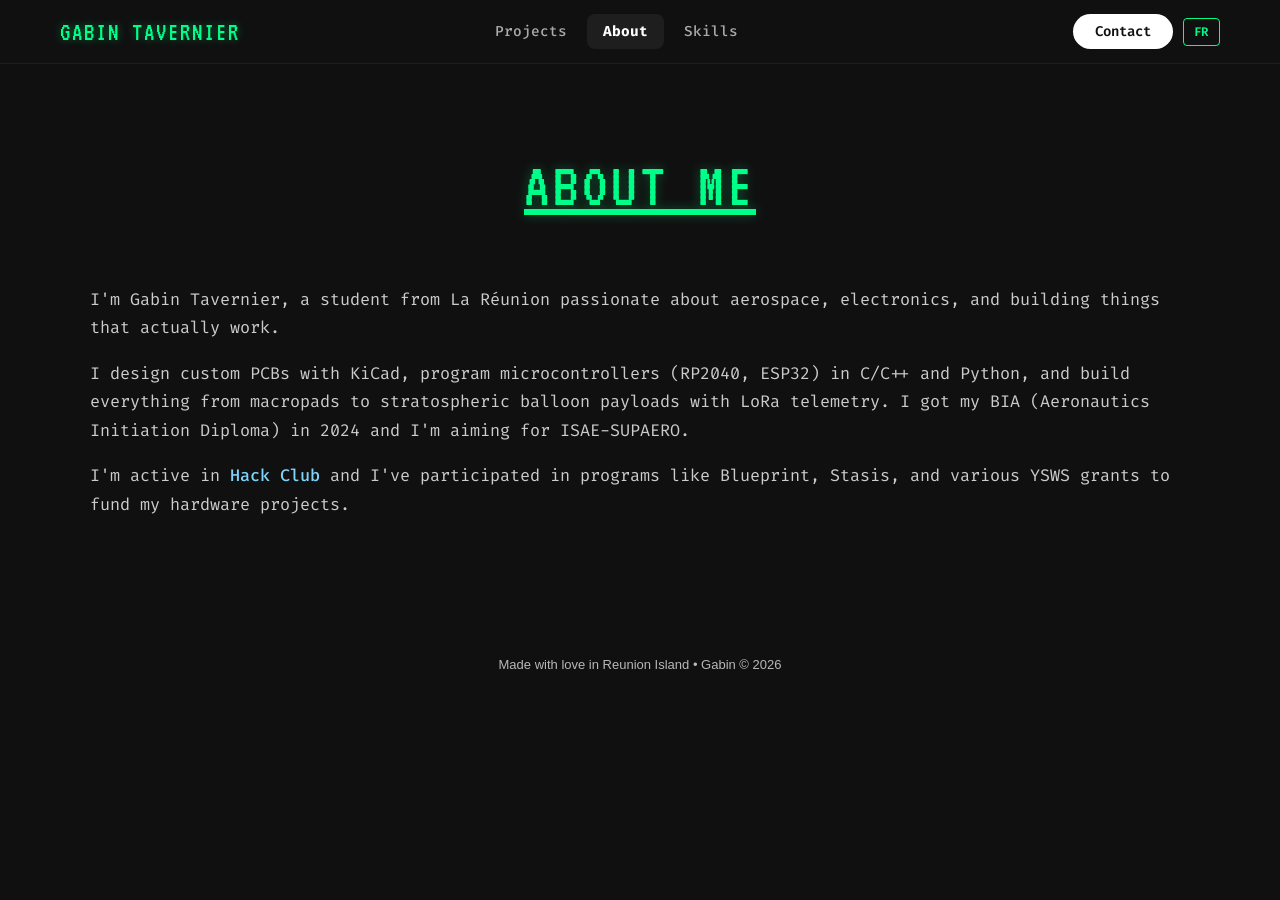
==== about.html @ 5d4447d2 "Merge pull request #1 from Gabouin/copilot/improve-website-professionalism" ====
<!DOCTYPE html>
<html lang="en">
    <head>
        <link rel="icon" type="image/x-icon" href="images/favicon.ico">
        <link rel="stylesheet" href="main.css">
        <meta charset="UTF-8">
        <meta name="viewport" content="width=device-width, initial-scale=1.0">
        <meta name="description" content="About Gabin Tavernier — student maker from La Réunion focused on aerospace and electronics.">
        <title>About - GABIN TAVERNIER</title>
    </head>
    <body>

        <div id="header">
            <!-- Desktop nav -->
            <span id="nav-logo">GABIN TAVERNIER</span>
            <nav id="nav-desktop">
                <a href="index.html" class="nav-link" data-i18n="nav-projects">Projects</a>
                <a href="about.html" class="nav-link active" data-i18n="nav-about">About</a>
                <a href="skills.html" class="nav-link" data-i18n="nav-skills">Skills</a>
            </nav>
            <div id="contact-btn-wrap">
                <a href="contact.html"><button id="contact-btn" data-i18n="nav-contact">Contact</button></a>
                <button class="lang-btn">FR</button>
            </div>
            <!-- Mobile only -->
            <button id="hamburger" aria-label="Menu">
                <span></span>
                <span></span>
                <span></span>
            </button>
            <h1 id="name"> <div>GABIN TAVERNIER</div> </h1>
            <h3 id="description" data-i18n="mobile-subtitle"> Student &bull; Maker &bull; Aerospace Enthusiast </h3>
            <nav id="nav-dropdown">
                <a href="index.html" class="nav-link" data-i18n="nav-projects">Projects</a>
                <a href="about.html" class="nav-link active" data-i18n="nav-about">About</a>
                <a href="skills.html" class="nav-link" data-i18n="nav-skills">Skills</a>
                <a href="contact.html" class="nav-link" data-i18n="nav-contact">Contact</a>
                <button class="lang-btn lang-btn-mobile">FR</button>
            </nav>
        </div>

        <div class="page-content">
            <h2 id="projects" data-i18n="about-title">ABOUT ME</h2>
            <div class="about-section">
                <p data-i18n="about-p1">I'm Gabin Tavernier, a student from La Réunion passionate about aerospace, electronics, and building things that actually work.</p>
                <p data-i18n="about-p2">I design custom PCBs with KiCad, program microcontrollers (RP2040, ESP32) in C/C++ and Python, and build everything from macropads to stratospheric balloon payloads with LoRa telemetry. I got my BIA (Aeronautics Initiation Diploma) in 2024 and I'm aiming for ISAE-SUPAERO.</p>
                <p data-i18n="about-p3">I'm active in Hack Club — I've participated in programs like Blueprint, Stasis, and various YSWS grants to fund my hardware projects. Making things from scratch, understanding how they work at every level, and pushing them further is what drives me.</p>
            </div>
        </div>

        <footer class="site-footer">
            <p>Made with love in Reunion Island • Gabin © 2026</p>
        </footer>
        <script src="script.js" defer></script>
    </body>
</html>
---- main.css ----
@import url('https://fonts.googleapis.com/css2?family=VT323&family=Fira+Code:wght@300..700&family=Share+Tech+Mono&display=swap');

/* ── Blinking cursor effect ── */
@keyframes blink {
    0%, 100% { opacity: 1; }
    50%       { opacity: 0; }
}

#hero-text .greeting::after {
    content: '_';
    display: inline-block;
    color: #00ff88;
    animation: blink 1.1s step-end infinite;
    margin-left: 2px;
}

html {
    margin: 0;
    padding: 0;
}

#binary-canvas {
    position: fixed;
    inset: 0;
    width: 100%;
    height: 100%;
    pointer-events: none;
    z-index: -1;
}

/* ── WIP Full-page Splash ── */
#wip-splash {
    position: fixed;
    inset: 0;
    z-index: 9999;
    background: #000000;
    display: flex;
    align-items: center;
    justify-content: center;
    overflow: hidden;
}

#wip-canvas {
    position: absolute;
    inset: 0;
    width: 100%;
    height: 100%;
    opacity: 0.35;
    pointer-events: none;
}

#wip-splash-inner {
    width: 100%;
    height: 100%;
    display: flex;
    align-items: center;
    justify-content: center;
    position: relative;
    z-index: 1;
}

.wip-splash-card {
    background: rgba(0, 10, 5, 0.88);
    border: 1px solid #00ff88;
    border-radius: 4px;
    padding: 48px 52px;
    max-width: 520px;
    width: 88vw;
    text-align: center;
    box-shadow: 0 0 40px rgba(0, 255, 136, 0.15), inset 0 0 60px rgba(0, 255, 136, 0.04);
    display: flex;
    flex-direction: column;
    align-items: center;
    gap: 16px;
    margin: auto;
}

.wip-splash-icons {
    font-size: 3.2rem;
    line-height: 1;
}

.wip-splash-title {
    font-family: 'VT323', monospace;
    font-size: 3.2rem;
    font-weight: 400;
    color: #00ff88;
    text-transform: uppercase;
    letter-spacing: 6px;
    margin: 0;
    text-shadow: 0 0 16px rgba(0, 255, 136, 0.6);
}

.wip-splash-sub {
    font-family: 'Fira Code', monospace;
    font-size: 0.88rem;
    color: #cbd5e1;
    line-height: 1.7;
    margin: 0;
}

#wip-enter-btn {
    margin-top: 12px;
    padding: 12px 32px;
    background: transparent;
    color: #00ff88;
    border: 1px solid #00ff88;
    border-radius: 2px;
    font-family: 'Fira Code', monospace;
    font-size: 0.88rem;
    font-weight: 700;
    cursor: pointer;
    letter-spacing: 2px;
    text-transform: uppercase;
    transition: background 0.15s, color 0.15s, box-shadow 0.15s;
    box-shadow: 0 0 8px rgba(0, 255, 136, 0.2);
}


#wip-enter-btn:hover {
    background: rgba(0, 255, 136, 0.1);
    box-shadow: 0 0 16px rgba(0, 255, 136, 0.4);
}

#wip-roadmap-btn {
    background: transparent;
    color: #444444;
    border: none;
    font-family: 'Fira Code', monospace;
    font-size: 0.78rem;
    cursor: pointer;
    letter-spacing: 0.05em;
    padding: 0;
    transition: color 0.15s;
}

#wip-roadmap-btn:hover {
    color: #00ff88;
}

#wip-roadmap {
    display: block;
    width: 100%;
    border-top: 1px solid #1a2e1e;
    padding-top: 14px;
}

.wip-roadmap-list {
    list-style: none;
    padding: 0;
    margin: 0;
    text-align: left;
    display: flex;
    flex-direction: column;
    gap: 8px;
}

.wip-roadmap-label {
    font-family: 'Fira Code', monospace;
    font-size: 0.72rem;
    color: #00ff88;
    letter-spacing: 0.12em;
    margin: 0 0 6px;
    text-align: left;
    width: 100%;
    opacity: 0.7;
}

.wip-roadmap-list li {
    font-family: 'Fira Code', monospace;
    font-size: 0.8rem;
    color: #888888;
    display: flex;
    align-items: center;
    gap: 10px;
}

.wip-roadmap-dot {
    width: 6px;
    height: 6px;
    border-radius: 50%;
    background: #00ff88;
    opacity: 0.5;
    flex-shrink: 0;
}

/* Legend button */
#legend-btn {
    position: fixed;
    bottom: 20px;
    right: 20px;
    width: 36px;
    height: 36px;
    border-radius: 50%;
    background: #2a2a2a;
    color: #fff;
    font-size: 1rem;
    font-weight: 700;
    border: none;
    cursor: pointer;
    box-shadow: 0 4px 12px rgba(0, 0, 0, 0.4);
    z-index: 100;
    transition: background 0.2s;
}

#legend-btn:hover {
    background: #333333;
}

#legend-popup {
    display: none;
    position: fixed;
    bottom: 66px;
    right: 20px;
    background: #1a1a1a;
    border-radius: 12px;
    box-shadow: 0 8px 24px rgba(0,0,0,0.6);
    padding: 14px 18px;
    z-index: 100;
    text-align: left;
    min-width: 230px;
    border: 1px solid #2a2a2a;
}

#legend-popup.open {
    display: block;
}

#legend-popup p {
    margin: 6px 0;
    display: flex;
    align-items: center;
    gap: 10px;
    color: #cccccc;
    font-size: 0.88rem;
    font-weight: 500;
}

#legend-popup .done-badge,
#legend-popup .prod-badge,
#legend-popup .wip-badge,
#modal-body .done-badge,
#modal-body .prod-badge,
#modal-body .wip-badge {
    position: static;
    box-shadow: none;
    flex-shrink: 0;
}

body {
    text-align: center;
    background: #101010;
    color: #ffffff;
    min-height: 100vh;
    margin: 0;
    padding-top: 80px;
    box-sizing: border-box;
    font-family: 'Fira Code', 'Courier New', monospace;
}

h1 {
    color: #ffffff;
    margin: 0;
    padding: 0;
    font-family: 'VT323', monospace;
    font-weight: 700;
    letter-spacing: -0.5px;
    font-size: 1.7rem;
}

#links {
    color: #aaaaaa;
    font-size: 0.95rem;
    text-align: center;
    margin: 0 15px;
    font-weight: 500;
}

#coming {
    color: #666666;
}

ul {
    list-style-position: outside;
    margin: 0 auto;
    width: fit-content;
}

#links a {
    margin: 0 16px;
    text-decoration: none;
    color: #aaaaaa;
    transition: color 0.2s;
    font-weight: 500;
}

#links a:hover {
    color: #ffffff;
}

#name {
    line-height: 1;
    margin: 0;
    padding: 8px 0 0 0;
    color: #00ff88;
    font-family: 'VT323', monospace;
    font-weight: 700;
    font-size: 1.5rem;
    letter-spacing: -1px;
    display: none;
    text-shadow: 0 0 8px rgba(0, 255, 136, 0.4);
}

#description {
    margin-top: 0.2em;
    margin-bottom: 0.3em;
    color: #888888;
    font-weight: 500;
    font-size: 0.95rem;
    display: none;
}

#projects {
    line-height: 1.5;
    margin-top: 0.4em;
    margin-bottom: 0.8em;
    color: #00ff88;
    font-weight: 400;
    font-size: 4rem;
    font-family: 'VT323', monospace;
    letter-spacing: 3px;
    text-decoration: underline;
    text-shadow: 0 0 12px rgba(0, 255, 136, 0.3);
    text-align: center;
    width: 100%;
    position: relative;
    z-index: 2;
}

#bottom {
    position: fixed;
    bottom: 0;
    left: 0;
    right: 0;
    background: #101010;
    z-index: 10;
    padding: 10px 0;
    box-shadow: 0 -2px 10px rgba(0, 0, 0, 0.4);
    border-top: 1px solid #1e1e1e;
}

#header {
    position: fixed;
    top: 0;
    left: 0;
    right: 0;
    width: 100%;
    z-index: 10;
    background: #101010;
    border-bottom: 1px solid #1e1e1e;
    display: flex;
    align-items: center;
    justify-content: space-between;
    padding: 14px 60px;
    box-sizing: border-box;
}

/* Hamburger button — mobile only */
#hamburger {
    display: none;
    position: absolute;
    top: 50%;
    left: 18px;
    transform: translateY(-50%);
    background: none;
    border: none;
    cursor: pointer;
    flex-direction: column;
    gap: 5px;
    padding: 6px;
    z-index: 20;
    border-radius: 6px;
    transition: background 0.2s;
}

#hamburger:hover {
    background: rgba(255, 255, 255, 0.08);
}

#hamburger span {
    display: block;
    width: 22px;
    height: 2.5px;
    background: #ffffff;
    border-radius: 2px;
    transition: transform 0.25s, opacity 0.2s;
}

/* Hamburger animation when open */
#hamburger.open span:nth-child(1) {
    transform: translateY(7.5px) rotate(45deg);
}

#hamburger.open span:nth-child(2) {
    opacity: 0;
}

#hamburger.open span:nth-child(3) {
    transform: translateY(-7.5px) rotate(-45deg);
}

/* Dropdown menu */
#nav-dropdown {
    display: none;
    flex-direction: column;
    position: absolute;
    top: 100%;
    left: 12px;
    background: #1a1a1a;
    border-radius: 10px;
    box-shadow: 0 8px 24px rgba(0, 0, 0, 0.6);
    padding: 8px 0;
    min-width: 180px;
    z-index: 30;
    border: 1px solid #2a2a2a;
}

#nav-dropdown.open {
    display: flex;
}

.nav-link {
    text-decoration: none;
    color: #aaaaaa;
    font-weight: 500;
    font-size: 0.9rem;
    padding: 10px 20px;
    transition: background 0.2s, color 0.2s;
    font-family: 'Fira Code', monospace;
}

.nav-link:hover {
    background: rgba(255, 255, 255, 0.06);
    color: #ffffff;
}

.nav-link.active {
    background: rgba(255, 255, 255, 0.06);
    color: #ffffff;
    font-weight: 700;
}

/* Page content (about, contact) */
.page-content {
    max-width: 1100px;
    margin: 0 auto;
    padding: 2rem 2.5rem;
}

.about-section {
    text-align: left;
    color: #cccccc;
    font-size: 1.05rem;
    line-height: 1.7;
}

.about-section a {
    color: #7dd3fc;
    text-decoration: none;
    font-weight: 500;
}

.about-section a:hover {
    text-decoration: underline;
}

.contact-list {
    list-style: none;
    padding: 0;
    text-align: left;
}

.contact-list li {
    margin-bottom: 0.8em;
    font-size: 1.05rem;
    color: #cccccc;
}

.projects-grid {
    display: grid;
    grid-template-columns: repeat(auto-fill, minmax(280px, 1fr));
    gap: 2rem;
    margin: 20px auto;
    max-width: 1100px;
    padding: 0 2rem;
    align-items: stretch;
    position: relative;
    z-index: 2;
}

/* ── Project filters ── */
#project-filters {
    display: flex;
    flex-wrap: wrap;
    gap: 14px 24px;
    margin: 0 auto 1.6rem;
    max-width: 1100px;
    padding: 0 2rem;
    align-items: center;
    position: relative;
    z-index: 2;
}

.filter-group {
    display: flex;
    align-items: center;
    gap: 6px;
    flex-wrap: wrap;
}

.filter-label {
    font-size: 0.58rem;
    text-transform: uppercase;
    letter-spacing: 0.15em;
    color: #555;
    font-family: 'Fira Code', monospace;
    margin-right: 2px;
    flex-shrink: 0;
}

.filter-btn {
    font-family: 'Fira Code', monospace;
    font-size: 0.62rem;
    padding: 3px 10px;
    border-radius: 3px;
    border: 1px solid #2a2a2a;
    background: #111;
    color: #666;
    cursor: pointer;
    transition: background 0.15s, color 0.15s, border-color 0.15s;
    letter-spacing: 0.3px;
}

.filter-btn:hover {
    background: #1a1a1a;
    color: #aaa;
    border-color: #444;
}

.filter-btn.active {
    background: #0d1f0f;
    color: #00ff88;
    border-color: #00ff88;
}

.project.hidden-by-filter {
    display: none;
}

@media (max-width: 600px) {
    .projects-grid {
        padding: 0 1rem;
    }
    
    #name {
        font-size: 2rem;
    }
    
    #projects {
        font-size: 1.5rem;
    }
}

.project {
    display: flex;
    flex-direction: column;
    align-items: center;
    text-align: center;
    width: 100%;
    background: #1a1a1a;
    padding: 1.2rem;
    padding-top: 2.8rem;
    border-radius: 14px;
    transition: all 0.2s ease;
    cursor: pointer;
    border: 1px solid #252525;
    box-sizing: border-box;
    position: relative;
}

.project:hover {
    transform: translateY(-4px);
    background: #212121;
    border-color: #333333;
}

.wip-badge {
    position: absolute;
    top: 12px;
    left: 12px;
    background: #2e2416;
    color: #f5c9a0;
    border: 1px solid #a87040;
    font-size: 0.7rem;
    font-weight: 600;
    padding: 3px 10px;
    border-radius: 4px;
    letter-spacing: 0.08em;
    font-family: 'Fira Code', monospace;
    pointer-events: none;
}

.done-badge {
    position: absolute;
    top: 12px;
    left: 12px;
    background: #162416;
    color: #a8f0c0;
    border: 1px solid #407a50;
    font-size: 0.7rem;
    font-weight: 600;
    padding: 3px 10px;
    border-radius: 4px;
    letter-spacing: 0.08em;
    font-family: 'Fira Code', monospace;
    pointer-events: none;
}

.prod-badge {
    position: absolute;
    top: 12px;
    left: 12px;
    background: #141e2e;
    color: #a0c8f5;
    border: 1px solid #3a6090;
    font-size: 0.7rem;
    font-weight: 600;
    padding: 3px 10px;
    border-radius: 4px;
    letter-spacing: 0.08em;
    font-family: 'Fira Code', monospace;
    pointer-events: none;
}

.project img {
    display: block;
    margin-left: auto;
    margin-right: auto;
    margin-top: 0;
    margin-bottom: 0.8rem;
    width: 100%;
    height: 180px;
    object-fit: contain;
    object-position: center center;
    transition: transform 0.2s ease;
}

.rc-plane-card img {
    width: 85%;
    height: 160px;
}

.project p {
    font-size: 0.88rem;
    font-weight: 400;
    color: #ffffff;
    margin: 6px 0 0;
    line-height: 1.4;
    font-family: 'Fira Code', monospace;
}

.project:hover img {
    transform: scale(1.05);
}

.project h3 {
    font-size: 1.1rem;
    font-weight: 600;
    color: #ffffff;
    margin: 0;
    font-family: 'Fira Code', monospace;
}

.project p {
    font-size: 0.95rem;
    font-weight: 400;
    color: #ffffff;
    margin: 6px 0 0;
    line-height: 1.4;
    font-family: 'Fira Code', monospace;
}

.proj-subtitle {
    display: block;
    font-size: 0.6rem;
    color: #555;
    font-family: 'Fira Code', monospace;
    margin-top: 4px;
    letter-spacing: 0.3px;
    line-height: 1.5;
}

/* Style de la modale */
.modal-bg {
    position: fixed;
    top: 0;
    left: 0;
    right: 0;
    bottom: 0;
    background: rgba(0, 0, 0, 0.5);
    z-index: 1000;
    display: flex;
    align-items: center;
    justify-content: center;
    transition: opacity 0.2s;
}

.modal {
    background: #1a1a1a;
    border-radius: 18px;
    box-shadow: 0 8px 48px rgba(0, 0, 0, 0.8);
    padding: 32px 28px;
    max-width: 480px;
    width: 92vw;
    max-height: 82vh;
    overflow: auto;
    position: relative;
    min-width: 280px;
    border: 1px solid #2a2a2a;
    text-align: center;
}

#modal-body h2 {
    font-family: 'VT323', monospace;
    font-size: 2rem;
    font-weight: 400;
    color: #00ff88;
    margin: 8px 0 12px;
    line-height: 1.3;
    letter-spacing: 2px;
}

#modal-body p {
    font-family: 'Fira Code', monospace;
    font-size: 0.92rem;
    color: #aaaaaa;
    line-height: 1.75;
    margin: 0 0 4px;
}

.modal-close {
    position: absolute;
    top: 12px;
    right: 18px;
    font-size: 2rem;
    color: #b32121;
    background: none;
    border: none;
    cursor: pointer;
    z-index: 10;
    transition: color 0.15s;
}

.modal-close:hover {
    color: #772626;
}

/* ── Skills page ── */
.skills-grid {
    display: grid;
    grid-template-columns: repeat(auto-fill, minmax(280px, 1fr));
    gap: 24px;
    margin-top: 2.5rem;
    max-width: 1100px;
    margin-left: auto;
    margin-right: auto;
}

.skills-row {
    display: contents;
}

.skill-card {
    --accent: #666;
    background: #131313;
    border: 1px solid #222;
    border-top: 3px solid var(--accent);
    border-radius: 12px;
    padding: 1.8rem 2rem 1.6rem;
    text-align: left;
    position: relative;
    transition: transform 0.2s ease, border-color 0.2s ease, box-shadow 0.2s ease;
}

.skill-card:hover {
    transform: translateY(-4px);
    border-color: var(--accent);
    box-shadow: 0 8px 32px rgba(0, 0, 0, 0.5), 0 0 20px color-mix(in srgb, var(--accent) 15%, transparent);
}

.skill-card-icon {
    font-size: 1.6rem;
    margin-bottom: 8px;
    line-height: 1;
}

.skill-card-title {
    font-family: 'VT323', monospace;
    font-size: 1.6rem;
    letter-spacing: 2px;
    color: var(--accent);
    margin-bottom: 6px;
}

.skill-card-subtitle {
    font-family: 'Fira Code', monospace;
    font-size: 0.62rem;
    color: #555;
    letter-spacing: 0.06em;
    margin-bottom: 18px;
}

.skill-section {
    display: flex;
    align-items: flex-start;
    gap: 14px;
    margin-top: 18px;
}

.skill-section-label {
    font-size: 0.56rem;
    text-transform: uppercase;
    letter-spacing: 0.15em;
    color: #555;
    min-width: 72px;
    padding-top: 4px;
    font-family: 'Fira Code', monospace;
    flex-shrink: 0;
}

.skill-card .tags-list {
    justify-content: flex-start;
    margin-top: 0;
    gap: 7px;
    row-gap: 8px;
}

/* Per-card accent colors */
.skill-card--prog   { --accent: #818cf8; }
.skill-card--hw     { --accent: #34d399; }
.skill-card--pcb    { --accent: #38bdf8; }
.skill-card--soft   { --accent: #fbbf24; }
.skill-card--domain { --accent: #fb923c; }

/* Tags inside skill cards — colored per card */
.skill-card .tag {
    background: #1a1a1a;
    border-radius: 6px;
    font-size: 0.68rem;
    padding: 4px 10px;
    border: 1px solid #2a2a2a;
    color: #bbb;
    transition: border-color 0.15s, color 0.15s;
}

.skill-card:hover .tag {
    border-color: #333;
}

.skill-card--prog   .tag { background: #18173a; color: #a5b4fc; border-color: #2a2856; }
.skill-card--hw     .tag { background: #0c2a1f; color: #6ee7b7; border-color: #1a3d2e; }
.skill-card--pcb    .tag { background: #0c2038; color: #7dd3fc; border-color: #163050; }
.skill-card--soft   .tag { background: #2e2308; color: #fcd34d; border-color: #3d3010; }
.skill-card--domain .tag { background: #2c1a04; color: #fdba74; border-color: #3e260a; }

/* Gray tags inherit muted accent per card */
.skill-card--prog   .tag--gray { background: #14132e; color: #6366f1; border-color: #252350; }
.skill-card--hw     .tag--gray { background: #091e16; color: #34d399; border-color: #153528; }
.skill-card--pcb    .tag--gray { background: #091828; color: #38bdf8; border-color: #122640; }
.skill-card--soft   .tag--gray { background: #201904; color: #d97706; border-color: #33280a; }
.skill-card--domain .tag--gray { background: #201200; color: #f97316; border-color: #301d06; }

/* ── Tags ── */
.tags-list {
    display: flex;
    flex-wrap: wrap;
    gap: 5px;
    justify-content: center;
    margin-top: 10px;
}

#modal-body .tags-list {
    justify-content: center;
    margin-top: 12px;
    margin-bottom: 2px;
}

.tag {
    font-size: 0.65rem;
    font-weight: 500;
    padding: 2px 7px;
    border-radius: 3px;
    letter-spacing: 0.5px;
    white-space: nowrap;
    font-family: 'Fira Code', monospace;
    text-transform: lowercase;
}

.tag-lang   { background: #161616; border: 1px solid #333; color: #666; }
.tag-hw     { background: #161616; border: 1px solid #333; color: #666; }
.tag-fab    { background: #161616; border: 1px solid #333; color: #666; }
.tag-tool   { background: #161616; border: 1px solid #333; color: #666; }
.tag-domain { background: #161616; border: 1px solid #333; color: #666; }

/* ── Progress bar (in modal) ── */
.progress-section {
    margin-top: 16px;
    padding-top: 14px;
    border-top: 1px solid #2a2a2a;
}

.progress-label {
    display: flex;
    justify-content: center;
    gap: 8px;
    font-size: 0.82rem;
    font-weight: 600;
    color: #cccccc;
    margin-bottom: 6px;
    font-family: 'Fira Code', monospace;
}

.progress-pct {
    color: #7dd3fc;
    font-weight: 700;
}

.progress-track {
    width: 100%;
    height: 8px;
    background: #2a2a2a;
    border-radius: 99px;
    overflow: hidden;
}

.progress-fill {
    height: 100%;
    background: linear-gradient(90deg, #1c5a7c, #7dd3fc);
    border-radius: 99px;
    transition: width 0.6s ease;
}

.progress-steps {
    display: flex;
    flex-wrap: wrap;
    gap: 6px;
    margin-top: 10px;
    justify-content: center;
}

.progress-step {
    font-size: 0.70rem;
    font-weight: 600;
    padding: 3px 10px;
    border-radius: 12px;
    font-family: 'Fira Code', monospace;
}

.step-done    { background: #1a3020; color: #86efac; }
.step-current { background: #1c5a7c; color: #fff; }
.step-todo    { background: #2a2a2a; color: #666; }

/* ── Modal: images, video, links ── */
.modal-images {
    display: flex;
    flex-direction: column;
    gap: 0px;
    margin: 22px 0 4px;
    align-items: center;
}

.modal-thumb {
    width: auto;
    max-width: 100%;
    max-height: 360px;
    object-fit: cover;
    border-radius: 10px;
    border: none;
    box-shadow: none;
}

.modal-thumb-square {
    width: min(60vw, 300px);
    aspect-ratio: 1 / 1;
    object-position: center;
}

.modal-video {
    margin: 14px 0 4px;
    border-radius: 12px;
    overflow: hidden;
    background: #000;
    max-width: 100%;
}

.modal-video iframe,
.modal-video video {
    display: block;
    width: 100%;
    aspect-ratio: 16 / 9;
    border: none;
    border-radius: 12px;
}

.modal-video-portrait {
    max-width: 220px;
    margin-left: auto;
    margin-right: auto;
}

.modal-video-portrait iframe,
.modal-video-portrait video {
    aspect-ratio: 9 / 16;
}

.modal-links-section {
    display: flex;
    flex-wrap: wrap;
    justify-content: center;
    gap: 8px;
    margin: 14px 0 4px;
}

.modal-link {
    display: inline-flex;
    align-items: center;
    gap: 7px;
    font-size: 0.82rem;
    font-weight: 600;
    padding: 6px 14px;
    border-radius: 20px;
    text-decoration: none;
    transition: opacity 0.2s, transform 0.15s;
    font-family: 'Fira Code', monospace;
}

.modal-link:hover {
    opacity: 0.82;
    transform: translateY(-1px);
}

.modal-link-github {
    background: #1a1a2e;
    color: #fff;
}

.modal-link-hackclub {
    background: #ec3750;
    color: #fff;
}

/* ── Desktop nav elements ── */
#nav-logo {
    font-family: 'VT323', monospace;
    font-size: 26px;
    font-weight: 400;
    color: #00ff88;
    white-space: nowrap;
    letter-spacing: 2px;
    text-shadow: 0 0 8px rgba(0, 255, 136, 0.4);
}

#nav-desktop {
    display: flex;
    align-items: center;
    gap: 4px;
    margin-left: -80px;
}

#nav-desktop .nav-link {
    padding: 8px 16px;
    border-radius: 8px;
    font-size: 0.9rem;
}

#contact-btn-wrap {
    display: flex;
    align-items: center;
    gap: 10px;
}

#contact-btn-wrap a {
    text-decoration: none;
}

#contact-btn {
    background: #ffffff;
    color: #101010;
    border: none;
    border-radius: 24px;
    font-family: 'Fira Code', monospace;
    font-size: 0.88rem;
    font-weight: 600;
    padding: 8px 22px;
    cursor: pointer;
    transition: background 0.2s ease-in-out, transform 0.15s;
    white-space: nowrap;
}

.lang-btn {
    background: transparent;
    color: #00ff88;
    border: 1px solid #00ff88;
    border-radius: 4px;
    font-family: 'Fira Code', monospace;
    font-size: 0.78rem;
    font-weight: 600;
    padding: 5px 10px;
    cursor: pointer;
    letter-spacing: 0.05em;
    transition: background 0.15s, color 0.15s;
    white-space: nowrap;
}

.lang-btn:hover {
    background: #00ff88;
    color: #101010;
}

.lang-btn-mobile {
    margin-top: 4px;
    display: block;
    width: fit-content;
    margin-left: auto;
    margin-right: auto;
}

#contact-btn:hover {
    background: #e5e5e5;
    transform: translateY(-1px);
}

.contact-btn-active {
    background: #2a2a2a !important;
    color: #ffffff !important;
}

/* ── Hero section ── */
#hero {
    display: flex;
    align-items: center;
    justify-content: center;
    gap: 4rem;
    background: #1a1a1a;
    border-radius: 24px;
    padding: 2.5rem 3.5rem;
    margin: 3rem auto 0;
    max-width: 1100px;
    border: 1px solid #252525;
    box-sizing: border-box;
    min-height: 60vh;
    position: relative;
    z-index: 2;
}

#hero-text {
    text-align: left;
    flex: 1;
}

#hero-text .greeting {
    font-family: 'Fira Code', monospace;
    font-size: 0.9rem;
    color: #00ff88;
    margin: 0 0 0.4rem;
    display: block;
    letter-spacing: 0.05em;
}

#hero-text h1 {
    font-family: 'VT323', monospace;
    font-size: 5.5rem;
    font-weight: 400;
    color: #ffffff;
    margin: 0 0 0.4rem;
    line-height: 1;
    letter-spacing: 2px;
    display: block;
}

#hero-text .subtitle {
    font-family: 'Share Tech Mono', 'Fira Code', monospace;
    font-size: 0.95rem;
    color: #666666;
    margin: 0;
    display: block;
    letter-spacing: 0.05em;
}

/* ── Scroll down indicator ── */
@keyframes bounce {
    0%, 100% { transform: translateY(0); }
    50%       { transform: translateY(6px); }
}

#scroll-down {
    font-family: 'Fira Code', monospace;
    font-size: 0.85rem;
    color: #555555;
    letter-spacing: 0.25em;
    text-transform: uppercase;
    display: flex;
    flex-direction: column;
    align-items: center;
    gap: 8px;
    animation: bounce 2s ease-in-out infinite;
    user-select: none;
    padding: 2.5rem 0;
    max-width: 1100px;
    margin: 0 auto;
    position: relative;
    z-index: 2;
    cursor: pointer;
}

#scroll-down svg {
    width: 24px;
    height: 24px;
    color: #00ff88;
    opacity: 0.6;
}

#hero img {
    width: 220px;
    height: 220px;
    object-fit: contain;
    border-radius: 16px;
    background: #212121;
    padding: 12px;
    flex-shrink: 0;
}

/* ── Mobile overrides (≤768px) ── */
@media (max-width: 768px) {
    #header {
        display: block;
        padding: 10px 0;
        text-align: center;
    }

    #nav-logo,
    #nav-desktop,
    #contact-btn-wrap { display: none; }

    #hamburger { display: flex; }

    #name { display: block; }

    #hero {
        flex-direction: column;
        padding: 2rem 1.5rem;
        text-align: center;
    }

    #hero-text {
        text-align: center;
    }

    #hero-text h1 {
        font-size: 2.2rem;
    }

    #hero img {
        width: 160px;
        height: 160px;
    }

    #projects {
        font-size: 1.8rem;
    }

    .page-content {
        padding: 1.5rem 1.2rem;
    }
}

.site-footer {
    margin-top: 60px;
    padding: 30px 20px;
    text-align: center;
    font-family: -apple-system, BlinkMacSystemFont, "Segoe UI", sans-serif;
    font-size: 13px;
    color: rgba(255, 255, 255, 0.7);
}

.site-footer p {
    margin: 0;
}
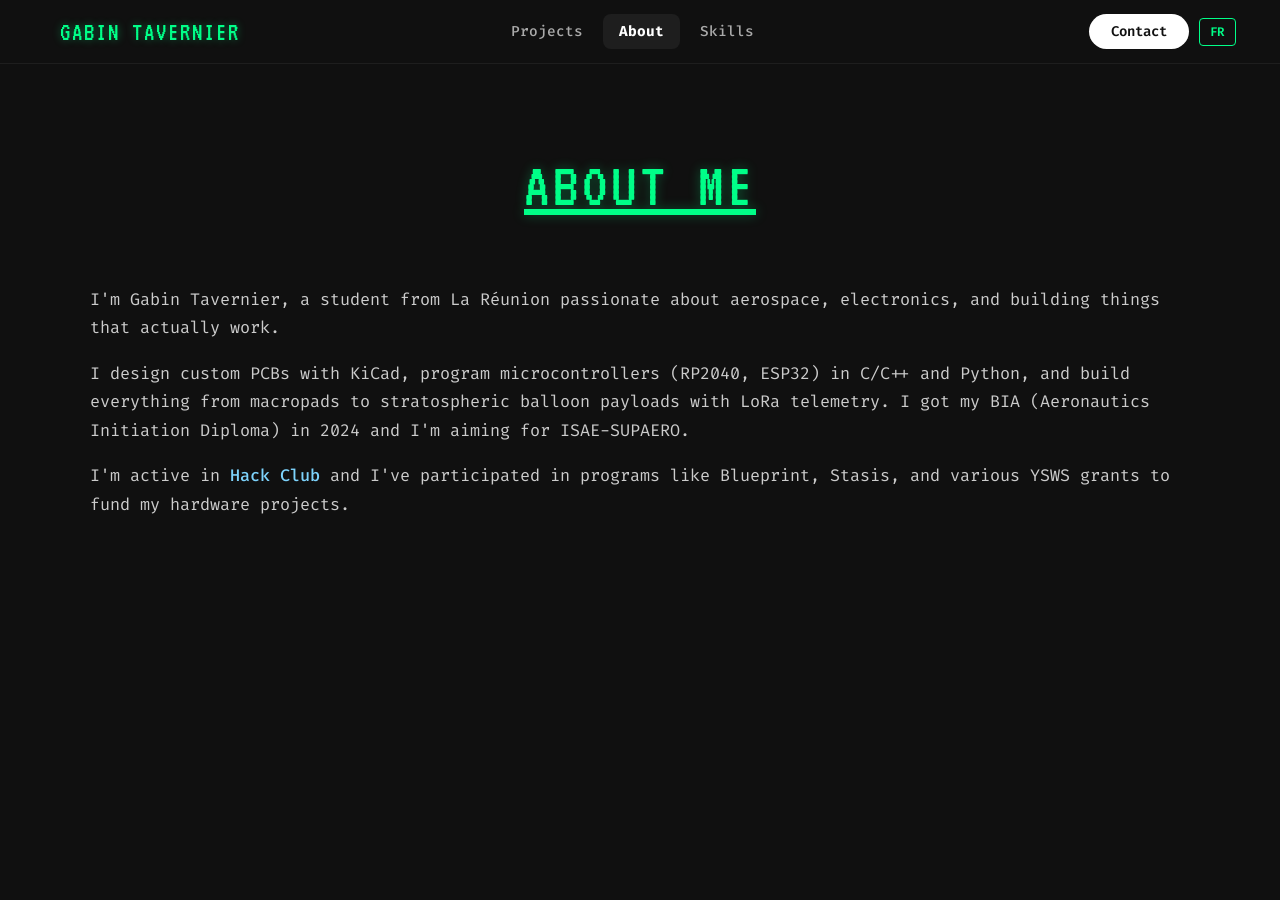
==== commit 1af9854b: "Add files via upload" ====
--- a/about.html
+++ b/about.html
@@ -1,17 +1,15 @@
 <!DOCTYPE html>
-<html lang="en">
-    <head>
-        <link rel="icon" type="image/x-icon" href="images/favicon.ico">
-        <link rel="stylesheet" href="main.css">
-        <meta charset="UTF-8">
-        <meta name="viewport" content="width=device-width, initial-scale=1.0">
-        <meta name="description" content="About Gabin Tavernier — student maker from La Réunion focused on aerospace and electronics.">
-        <title>About - GABIN TAVERNIER</title>
+<html>
+    <head>
+        <link rel="stylesheet" href="main.css">
+        <meta charset="UTF-8">
+        <meta name="viewport" content="width=device-width, initial-scale=1.0">
+        <title>About - GABIN TAVERNIER</title>
     </head>
     <body>
 
         <div id="header">
-            <!-- Desktop nav -->
+            <!-- navigation for desktop -->
             <span id="nav-logo">GABIN TAVERNIER</span>
             <nav id="nav-desktop">
                 <a href="index.html" class="nav-link" data-i18n="nav-projects">Projects</a>
@@ -22,7 +20,7 @@
                 <a href="contact.html"><button id="contact-btn" data-i18n="nav-contact">Contact</button></a>
                 <button class="lang-btn">FR</button>
             </div>
-            <!-- Mobile only -->
+            <!-- navigation for mobile -->
             <button id="hamburger" aria-label="Menu">
                 <span></span>
                 <span></span>
@@ -39,18 +37,15 @@
             </nav>
         </div>
 
-        <div class="page-content">
-            <h2 id="projects" data-i18n="about-title">ABOUT ME</h2>
-            <div class="about-section">
+        <div class="page-content">
+            <h2 id="projects" data-i18n="about-title">ABOUT ME</h2>
+            <div class="about-section">
                 <p data-i18n="about-p1">I'm Gabin Tavernier, a student from La Réunion passionate about aerospace, electronics, and building things that actually work.</p>
                 <p data-i18n="about-p2">I design custom PCBs with KiCad, program microcontrollers (RP2040, ESP32) in C/C++ and Python, and build everything from macropads to stratospheric balloon payloads with LoRa telemetry. I got my BIA (Aeronautics Initiation Diploma) in 2024 and I'm aiming for ISAE-SUPAERO.</p>
                 <p data-i18n="about-p3">I'm active in Hack Club — I've participated in programs like Blueprint, Stasis, and various YSWS grants to fund my hardware projects. Making things from scratch, understanding how they work at every level, and pushing them further is what drives me.</p>
-            </div>
-        </div>
-
-        <footer class="site-footer">
-            <p>Made with love in Reunion Island • Gabin © 2026</p>
-        </footer>
-        <script src="script.js" defer></script>
-    </body>
-</html>
+            </div>
+        </div>
+
+        <script src="script.js" defer></script>
+    </body>
+</html>
--- a/main.css
+++ b/main.css
@@ -1055,11 +1055,6 @@
     color: #fff;
 }
 
-.modal-link-hackclub {
-    background: #ec3750;
-    color: #fff;
-}
-
 /* ── Desktop nav elements ── */
 #nav-logo {
     font-family: 'VT323', monospace;
@@ -1076,6 +1071,7 @@
     align-items: center;
     gap: 4px;
     margin-left: -80px;
+    transform: translateX(16px);
 }
 
 #nav-desktop .nav-link {
@@ -1088,6 +1084,7 @@
     display: flex;
     align-items: center;
     gap: 10px;
+    transform: translateX(16px);
 }
 
 #contact-btn-wrap a {
@@ -1136,15 +1133,10 @@
     margin-right: auto;
 }
 
-#contact-btn:hover {
-    background: #e5e5e5;
-    transform: translateY(-1px);
-}
-
-.contact-btn-active {
-    background: #2a2a2a !important;
-    color: #ffffff !important;
-}
+#contact-btn:hover {
+    background: #e5e5e5;
+    transform: translateY(-1px);
+}
 
 /* ── Hero section ── */
 #hero {
@@ -1204,7 +1196,7 @@
     50%       { transform: translateY(6px); }
 }
 
-#scroll-down {
+#scroll-down {
     font-family: 'Fira Code', monospace;
     font-size: 0.85rem;
     color: #555555;
@@ -1218,11 +1210,10 @@
     user-select: none;
     padding: 2.5rem 0;
     max-width: 1100px;
-    margin: 0 auto;
-    position: relative;
-    z-index: 2;
-    cursor: pointer;
-}
+    margin: 0 auto;
+    position: relative;
+    z-index: 2;
+}
 
 #scroll-down svg {
     width: 24px;
@@ -1242,7 +1233,7 @@
 }
 
 /* ── Mobile overrides (≤768px) ── */
-@media (max-width: 768px) {
+@media (max-width: 768px) {
     #header {
         display: block;
         padding: 10px 0;
@@ -1280,20 +1271,7 @@
         font-size: 1.8rem;
     }
 
-    .page-content {
-        padding: 1.5rem 1.2rem;
-    }
-}
-
-.site-footer {
-    margin-top: 60px;
-    padding: 30px 20px;
-    text-align: center;
-    font-family: -apple-system, BlinkMacSystemFont, "Segoe UI", sans-serif;
-    font-size: 13px;
-    color: rgba(255, 255, 255, 0.7);
-}
-
-.site-footer p {
-    margin: 0;
-}
+    .page-content {
+        padding: 1.5rem 1.2rem;
+    }
+}
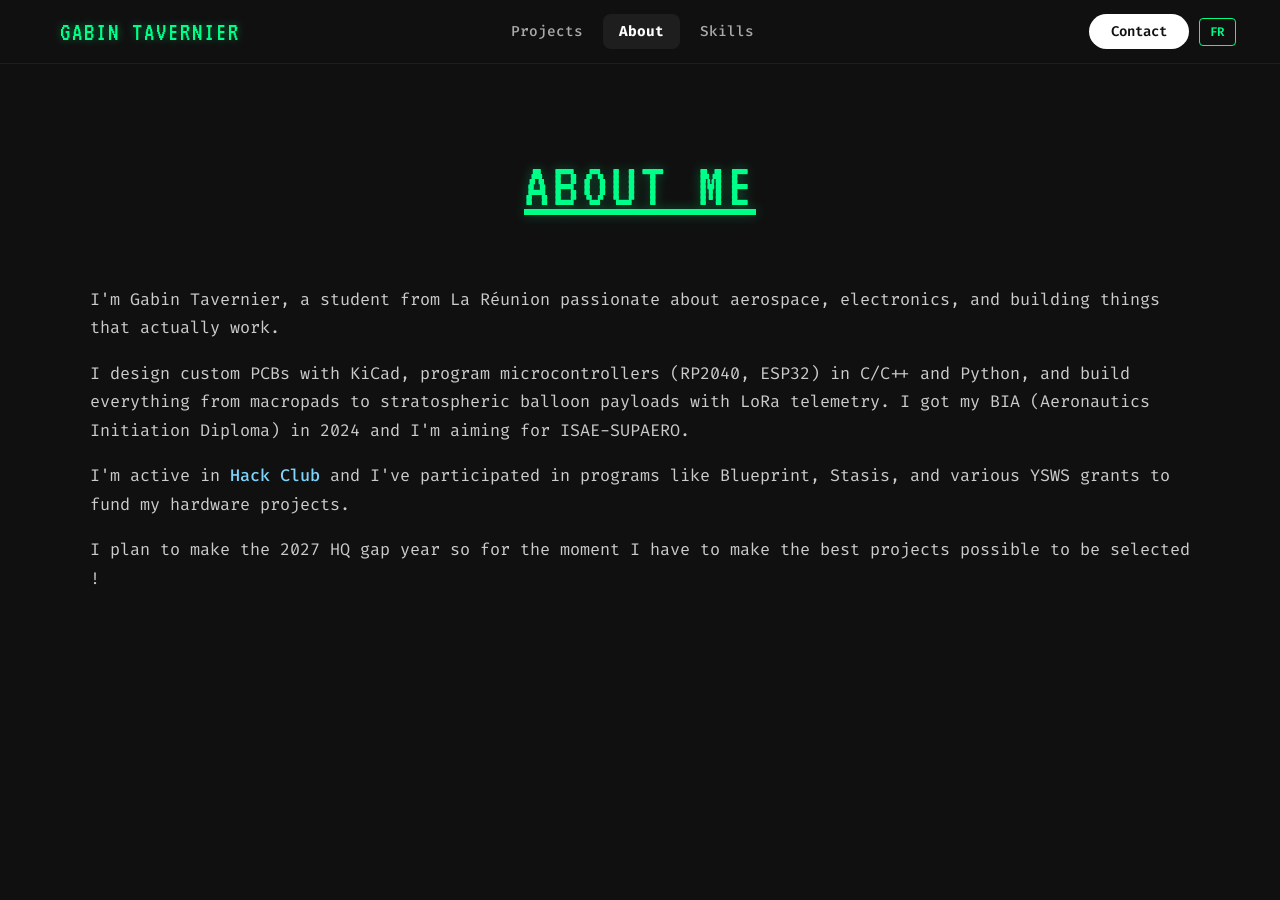
==== commit 6d785ec3: "Add files via upload" ====
--- a/about.html
+++ b/about.html
@@ -40,9 +40,10 @@
         <div class="page-content">
             <h2 id="projects" data-i18n="about-title">ABOUT ME</h2>
             <div class="about-section">
-                <p data-i18n="about-p1">I'm Gabin Tavernier, a student from La Réunion passionate about aerospace, electronics, and building things that actually work.</p>
+                <p data-i18n="about-p1">I'm Gabin Tavernier, a student from La Réunion, passionate about aerospace, electronics, and building things that actually work.</p>
                 <p data-i18n="about-p2">I design custom PCBs with KiCad, program microcontrollers (RP2040, ESP32) in C/C++ and Python, and build everything from macropads to stratospheric balloon payloads with LoRa telemetry. I got my BIA (Aeronautics Initiation Diploma) in 2024 and I'm aiming for ISAE-SUPAERO.</p>
-                <p data-i18n="about-p3">I'm active in Hack Club — I've participated in programs like Blueprint, Stasis, and various YSWS grants to fund my hardware projects. Making things from scratch, understanding how they work at every level, and pushing them further is what drives me.</p>
+                <p data-i18n="about-p3">I'm active in Hack Club — I've participated in programs like Blueprint, Stasis, and various YSWS grants to fund my hardware projects.</p>
+                <p data-i18n="about-p4">I plan to make the 2027 HQ gap year so for the moment I have to make the best projects possible to be selected !</p>
             </div>
         </div>
 
--- a/main.css
+++ b/main.css
@@ -592,7 +592,8 @@
 .project:hover {
     transform: translateY(-4px);
     background: #212121;
-    border-color: #333333;
+    border-color: #00ff88;
+    box-shadow: 0 0 18px rgba(0, 255, 136, 0.32);
 }
 
 .wip-badge {
@@ -615,9 +616,9 @@
     position: absolute;
     top: 12px;
     left: 12px;
-    background: #162416;
-    color: #a8f0c0;
-    border: 1px solid #407a50;
+    background: #122019;
+    color: #00ff88;
+    border: 1px solid #00ff88;
     font-size: 0.7rem;
     font-weight: 600;
     padding: 3px 10px;
@@ -651,6 +652,10 @@
     margin-bottom: 0.8rem;
     width: 100%;
     height: 180px;
+    border-radius: 0;
+    padding: 0;
+    border: none;
+    box-sizing: border-box;
     object-fit: contain;
     object-position: center center;
     transition: transform 0.2s ease;
@@ -848,7 +853,7 @@
 
 /* Per-card accent colors */
 .skill-card--prog   { --accent: #818cf8; }
-.skill-card--hw     { --accent: #34d399; }
+.skill-card--hw     { --accent: #00ff88; }
 .skill-card--pcb    { --accent: #38bdf8; }
 .skill-card--soft   { --accent: #fbbf24; }
 .skill-card--domain { --accent: #fb923c; }
@@ -869,14 +874,14 @@
 }
 
 .skill-card--prog   .tag { background: #18173a; color: #a5b4fc; border-color: #2a2856; }
-.skill-card--hw     .tag { background: #0c2a1f; color: #6ee7b7; border-color: #1a3d2e; }
+.skill-card--hw     .tag { background: #122019; color: #54d992; border-color: #3fb877; }
 .skill-card--pcb    .tag { background: #0c2038; color: #7dd3fc; border-color: #163050; }
 .skill-card--soft   .tag { background: #2e2308; color: #fcd34d; border-color: #3d3010; }
 .skill-card--domain .tag { background: #2c1a04; color: #fdba74; border-color: #3e260a; }
 
 /* Gray tags inherit muted accent per card */
 .skill-card--prog   .tag--gray { background: #14132e; color: #6366f1; border-color: #252350; }
-.skill-card--hw     .tag--gray { background: #091e16; color: #34d399; border-color: #153528; }
+.skill-card--hw     .tag--gray { background: #122019; color: #54d992; border-color: #3fb877; }
 .skill-card--pcb    .tag--gray { background: #091828; color: #38bdf8; border-color: #122640; }
 .skill-card--soft   .tag--gray { background: #201904; color: #d97706; border-color: #33280a; }
 .skill-card--domain .tag--gray { background: #201200; color: #f97316; border-color: #301d06; }
@@ -967,7 +972,7 @@
     font-family: 'Fira Code', monospace;
 }
 
-.step-done    { background: #1a3020; color: #86efac; }
+.step-done    { background: #122019; color: #00ff88; border: 1px solid #00ff88; }
 .step-current { background: #1c5a7c; color: #fff; }
 .step-todo    { background: #2a2a2a; color: #666; }
 
@@ -1163,7 +1168,7 @@
 
 #hero-text .greeting {
     font-family: 'Fira Code', monospace;
-    font-size: 0.9rem;
+    font-size: 1.6rem;
     color: #00ff88;
     margin: 0 0 0.4rem;
     display: block;
@@ -1176,6 +1181,7 @@
     font-weight: 400;
     color: #ffffff;
     margin: 0 0 0.4rem;
+    margin-left: -5px;
     line-height: 1;
     letter-spacing: 2px;
     display: block;
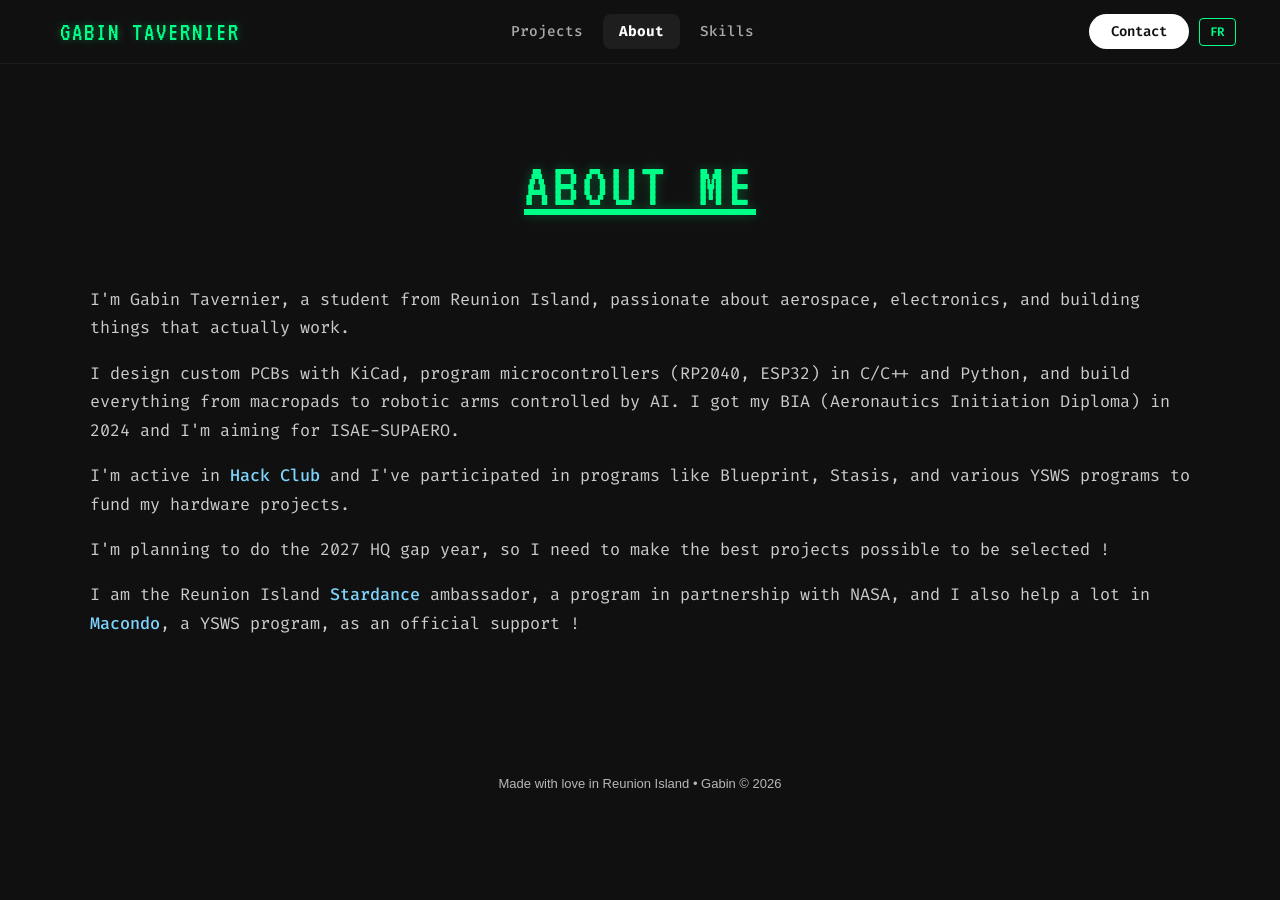
==== commit daa65765: "Add files via upload" ====
--- a/about.html
+++ b/about.html
@@ -40,13 +40,26 @@
         <div class="page-content">
             <h2 id="projects" data-i18n="about-title">ABOUT ME</h2>
             <div class="about-section">
-                <p data-i18n="about-p1">I'm Gabin Tavernier, a student from La Réunion, passionate about aerospace, electronics, and building things that actually work.</p>
-                <p data-i18n="about-p2">I design custom PCBs with KiCad, program microcontrollers (RP2040, ESP32) in C/C++ and Python, and build everything from macropads to stratospheric balloon payloads with LoRa telemetry. I got my BIA (Aeronautics Initiation Diploma) in 2024 and I'm aiming for ISAE-SUPAERO.</p>
-                <p data-i18n="about-p3">I'm active in Hack Club — I've participated in programs like Blueprint, Stasis, and various YSWS grants to fund my hardware projects.</p>
+                <p data-i18n="about-p1">I'm Gabin Tavernier, a student from Reunion Island, passionate about aerospace, electronics, and building things that actually work.</p>
+                <p data-i18n="about-p2">I design custom PCBs with KiCad, program microcontrollers (RP2040, ESP32) in C/C++ and Python, and build everything from macropads to Robotic arms controlled by AI. I got my BIA (Aeronautics Initiation Diploma) in 2024 and I'm aiming for ISAE-SUPAERO.</p>
+                <p data-i18n="about-p3">I'm active in <a href="https://hackclub.com">Hack Club</a> : I've participated in programs like Blueprint, Stasis, and various YSWS programs to fund my hardware projects.</p>
                 <p data-i18n="about-p4">I plan to make the 2027 HQ gap year so for the moment I have to make the best projects possible to be selected !</p>
+                <p data-i18n="about-p5">I am the Reunion Island <a href="https://stardance.hackclub.com">Stardance ambassador</a> and I also help a lot in <a href="https://macondo.hackclub.com">Macondo, a YSWS program</a>, as an official support !</p>
             </div>
         </div>
 
         <script src="script.js" defer></script>
+<footer style="
+  margin-top: 60px;
+  padding: 30px 20px;
+  text-align: center;
+  font-family: -apple-system, BlinkMacSystemFont, 'Segoe UI', sans-serif;
+  font-size: 13px;
+  color: rgba(255, 255, 255, 0.7);
+">
+  <p style="margin: 0;">
+    Made with love in Reunion Island • Gabin © 2026
+  </p>
+</footer>
     </body>
 </html>
--- a/main.css
+++ b/main.css
@@ -18,6 +18,26 @@
 html {
     margin: 0;
     padding: 0;
+    scrollbar-width: thin;
+    scrollbar-color: #7a7a7a #111111;
+}
+
+html::-webkit-scrollbar {
+    width: 10px;
+}
+
+html::-webkit-scrollbar-track {
+    background: #111111;
+}
+
+html::-webkit-scrollbar-thumb {
+    background: linear-gradient(180deg, #8b8b8b 0%, #6a6a6a 100%);
+    border-radius: 12px;
+    border: 2px solid #111111;
+}
+
+html::-webkit-scrollbar-thumb:hover {
+    background: linear-gradient(180deg, #a0a0a0 0%, #7a7a7a 100%);
 }
 
 #binary-canvas {
@@ -487,6 +507,103 @@
     color: #cccccc;
 }
 
+.contact-or {
+    width: 100%;
+    text-align: center;
+    margin: 1.4rem 0 1.2rem;
+    font-family: 'Fira Code', monospace;
+    font-size: 0.85rem;
+    letter-spacing: 0.18em;
+    color: #666;
+}
+
+.contact-form {
+    margin: 0 auto;
+    width: min(100%, 720px);
+    max-width: 720px;
+    display: grid;
+    gap: 0.55rem;
+    background: rgba(14, 14, 14, 0.9);
+    border: 1px solid #232323;
+    border-radius: 10px;
+    padding: 1.1rem 1.1rem 1.2rem;
+}
+
+.contact-form-title {
+    margin: 0 0 0.5rem;
+    font-family: 'VT323', monospace;
+    letter-spacing: 1px;
+    font-size: 1.65rem;
+    color: #ececec;
+}
+
+.contact-form label {
+    font-size: 0.66rem;
+    letter-spacing: 0.08em;
+    text-transform: uppercase;
+    color: #7b7b7b;
+    font-family: 'Fira Code', monospace;
+}
+
+.contact-form input,
+.contact-form textarea {
+    width: 100%;
+    box-sizing: border-box;
+    border: 1px solid #2e2e2e;
+    border-radius: 7px;
+    background: #111111;
+    color: #d7d7d7;
+    padding: 0.65rem 0.75rem;
+    font-family: 'Fira Code', monospace;
+    font-size: 0.82rem;
+    resize: vertical;
+    transition: border-color 0.15s ease, box-shadow 0.15s ease;
+}
+
+.contact-form input:focus,
+.contact-form textarea:focus {
+    outline: none;
+    border-color: #00ff88;
+    box-shadow: 0 0 0 2px rgba(0, 255, 136, 0.15);
+}
+
+#contact-send-btn {
+    margin-top: 0.4rem;
+    justify-self: start;
+    border: 1px solid #00ff88;
+    background: transparent;
+    color: #00ff88;
+    padding: 0.55rem 1rem;
+    border-radius: 6px;
+    font-family: 'Fira Code', monospace;
+    font-size: 0.75rem;
+    letter-spacing: 0.08em;
+    text-transform: uppercase;
+    cursor: pointer;
+    transition: background 0.15s ease, color 0.15s ease, box-shadow 0.15s ease;
+}
+
+#contact-send-btn:hover {
+    background: rgba(0, 255, 136, 0.08);
+    box-shadow: 0 0 14px rgba(0, 255, 136, 0.2);
+}
+
+.contact-form-status {
+    margin: 0.35rem 0 0;
+    min-height: 1.2em;
+    font-family: 'Fira Code', monospace;
+    font-size: 0.72rem;
+    color: #7a7a7a;
+}
+
+.contact-form-status.ok {
+    color: #54d992;
+}
+
+.contact-form-status.err {
+    color: #ff7373;
+}
+
 .projects-grid {
     display: grid;
     grid-template-columns: repeat(auto-fill, minmax(280px, 1fr));
@@ -734,6 +851,27 @@
     min-width: 280px;
     border: 1px solid #2a2a2a;
     text-align: center;
+    scrollbar-width: thin;
+    scrollbar-color: #8a8a8a #121212;
+}
+
+.modal::-webkit-scrollbar {
+    width: 10px;
+}
+
+.modal::-webkit-scrollbar-track {
+    background: #111111;
+    border-radius: 12px;
+}
+
+.modal::-webkit-scrollbar-thumb {
+    background: linear-gradient(180deg, #9a9a9a 0%, #727272 100%);
+    border-radius: 12px;
+    border: 2px solid #111111;
+}
+
+.modal::-webkit-scrollbar-thumb:hover {
+    background: linear-gradient(180deg, #b0b0b0 0%, #888888 100%);
 }
 
 #modal-body h2 {
@@ -774,12 +912,19 @@
 /* ── Skills page ── */
 .skills-grid {
     display: grid;
-    grid-template-columns: repeat(auto-fill, minmax(280px, 1fr));
+    grid-template-columns: 1fr 1fr 1fr;
     gap: 24px;
     margin-top: 2.5rem;
-    max-width: 1100px;
+    max-width: 1300px;
     margin-left: auto;
     margin-right: auto;
+    align-items: stretch;
+}
+
+.skills-col {
+    display: flex;
+    flex-direction: column;
+    gap: 24px;
 }
 
 .skills-row {
@@ -795,7 +940,13 @@
     padding: 1.8rem 2rem 1.6rem;
     text-align: left;
     position: relative;
-    transition: transform 0.2s ease, border-color 0.2s ease, box-shadow 0.2s ease;
+    transition: transform 0.2s ease, border-color 0.2s ease, box-shadow 0.2s ease, opacity 0.3s ease, filter 0.3s ease;
+}
+
+/* Dim other cards when one is hovered */
+.skills-grid:has(.skill-card:hover) .skill-card:not(:hover) {
+    opacity: 0.35;
+    filter: brightness(0.5);
 }
 
 .skill-card:hover {
@@ -830,18 +981,27 @@
     display: flex;
     align-items: flex-start;
     gap: 14px;
-    margin-top: 18px;
+    margin-top: 64px;
+    position: relative;
+    height: 120px;
+    background: rgba(255, 255, 255, 0.02);
+    border-radius: 6px;
+    padding: 8px;
+    overflow: hidden;
 }
 
 .skill-section-label {
-    font-size: 0.56rem;
+    position: absolute;
+    top: 5px;
+    left: 7px;
+    font-size: 0.62rem;
     text-transform: uppercase;
-    letter-spacing: 0.15em;
-    color: #555;
-    min-width: 72px;
-    padding-top: 4px;
-    font-family: 'Fira Code', monospace;
-    flex-shrink: 0;
+    letter-spacing: 0.12em;
+    color: #4a4a4a;
+    font-family: 'Fira Code', monospace;
+    pointer-events: none;
+    z-index: 1;
+    display: block;
 }
 
 .skill-card .tags-list {
@@ -849,6 +1009,9 @@
     margin-top: 0;
     gap: 7px;
     row-gap: 8px;
+    position: relative;
+    width: 100%;
+    height: 100%;
 }
 
 /* Per-card accent colors */
@@ -867,6 +1030,47 @@
     border: 1px solid #2a2a2a;
     color: #bbb;
     transition: border-color 0.15s, color 0.15s;
+    position: absolute;
+    user-select: none;
+    white-space: nowrap;
+}
+
+.skill-card .tag.tag--icon {
+    display: inline-flex;
+    align-items: center;
+    gap: 5px;
+    padding: 4px 9px;
+}
+
+.skill-card .tag .tag-icon {
+    width: 16px;
+    height: 16px;
+    object-fit: contain;
+    flex-shrink: 0;
+}
+
+.skill-card .tag.tag--icon span {
+    font-size: 0.66rem;
+}
+
+/* Section-based visual differentiation */
+.skill-card .tag[data-section] {
+    opacity: 1;
+}
+
+/* First subsection slightly brighter */
+.skill-card .tag[data-section="langs"],
+.skill-card .tag[data-section="mcus"],
+.skill-card .tag[data-section="pcb"],
+.skill-card .tag[data-section="soft"] {
+    opacity: 1;
+}
+
+/* Second subsection slightly dimmer */
+.skill-card .tag[data-section="tech"],
+.skill-card .tag[data-section="3d"] {
+    opacity: 0.75;
+    filter: brightness(0.9);
 }
 
 .skill-card:hover .tag {
@@ -1240,6 +1444,10 @@
 
 /* ── Mobile overrides (≤768px) ── */
 @media (max-width: 768px) {
+    #binary-canvas {
+        display: none;
+    }
+
     #header {
         display: block;
         padding: 10px 0;
@@ -1257,7 +1465,38 @@
     #hero {
         flex-direction: column;
         padding: 2rem 1.5rem;
+        margin: 2rem 1rem 0;
         text-align: center;
+    }
+
+    .projects-grid {
+        padding: 0 1rem;
+    }
+
+    #project-filters {
+        padding: 0 1rem;
+        gap: 10px 14px;
+    }
+
+    #project-filters .filter-group {
+        width: 100%;
+        justify-content: flex-start;
+    }
+
+    #project-filters .filter-group:nth-child(2) {
+        flex-wrap: nowrap;
+        overflow-x: auto;
+        -webkit-overflow-scrolling: touch;
+        scrollbar-width: none;
+    }
+
+    #project-filters .filter-group:nth-child(2)::-webkit-scrollbar {
+        display: none;
+    }
+
+    #project-filters .filter-group:nth-child(2) .filter-label,
+    #project-filters .filter-group:nth-child(2) .filter-btn {
+        flex-shrink: 0;
     }
 
     #hero-text {
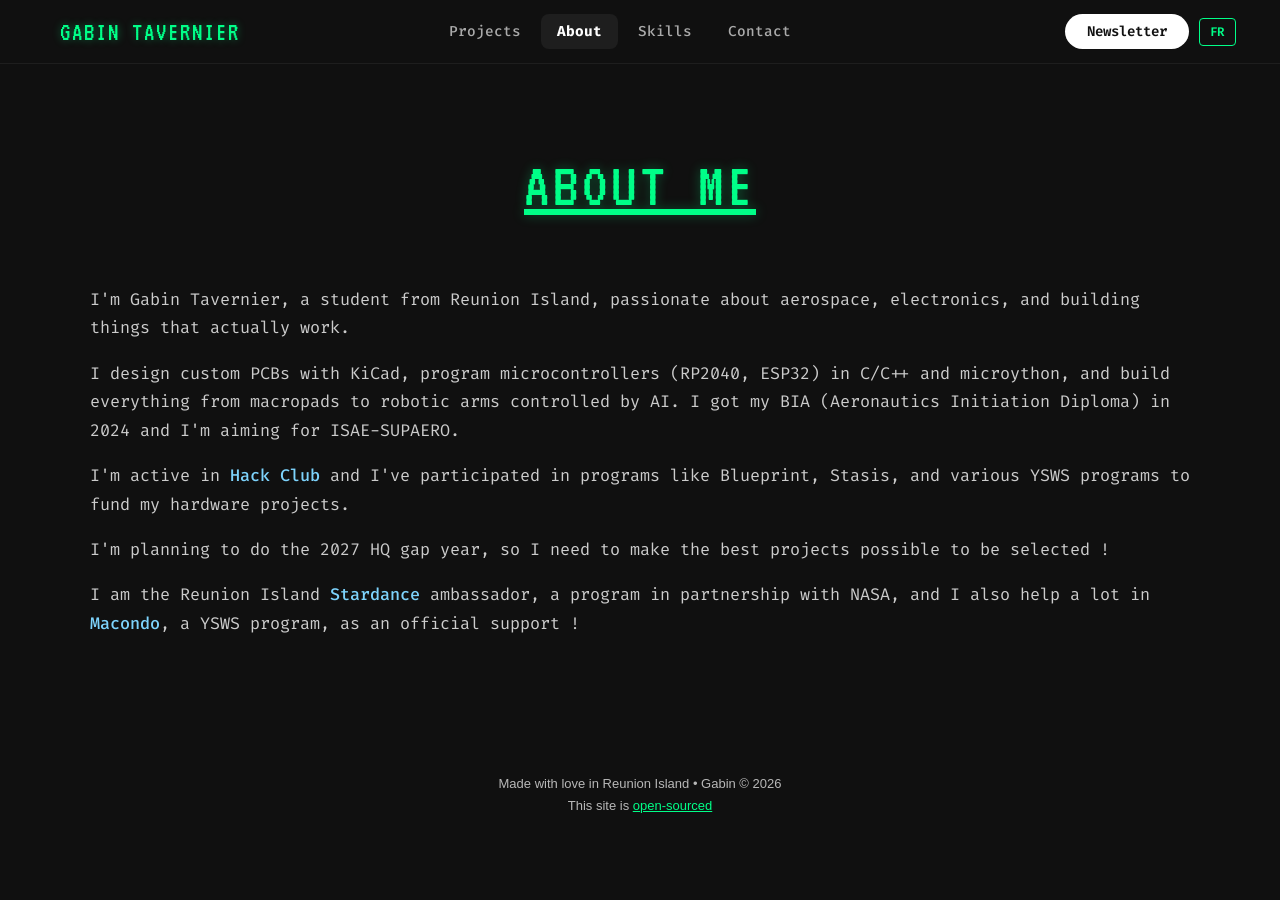
==== commit ada315ea: "Add files via upload" ====
--- a/about.html
+++ b/about.html
@@ -15,9 +15,10 @@
                 <a href="index.html" class="nav-link" data-i18n="nav-projects">Projects</a>
                 <a href="about.html" class="nav-link active" data-i18n="nav-about">About</a>
                 <a href="skills.html" class="nav-link" data-i18n="nav-skills">Skills</a>
+                <a href="contact.html" class="nav-link" data-i18n="nav-contact">Contact</a>
             </nav>
             <div id="contact-btn-wrap">
-                <a href="contact.html"><button id="contact-btn" data-i18n="nav-contact">Contact</button></a>
+                <a href="newsletter.html"><button id="contact-btn" data-i18n="nav-newsletter">Newsletter</button></a>
                 <button class="lang-btn">FR</button>
             </div>
             <!-- navigation for mobile -->
@@ -33,6 +34,7 @@
                 <a href="about.html" class="nav-link active" data-i18n="nav-about">About</a>
                 <a href="skills.html" class="nav-link" data-i18n="nav-skills">Skills</a>
                 <a href="contact.html" class="nav-link" data-i18n="nav-contact">Contact</a>
+                <a href="newsletter.html" class="nav-link" data-i18n="nav-newsletter">Newsletter</a>
                 <button class="lang-btn lang-btn-mobile">FR</button>
             </nav>
         </div>
@@ -41,7 +43,7 @@
             <h2 id="projects" data-i18n="about-title">ABOUT ME</h2>
             <div class="about-section">
                 <p data-i18n="about-p1">I'm Gabin Tavernier, a student from Reunion Island, passionate about aerospace, electronics, and building things that actually work.</p>
-                <p data-i18n="about-p2">I design custom PCBs with KiCad, program microcontrollers (RP2040, ESP32) in C/C++ and Python, and build everything from macropads to Robotic arms controlled by AI. I got my BIA (Aeronautics Initiation Diploma) in 2024 and I'm aiming for ISAE-SUPAERO.</p>
+                <p data-i18n="about-p2">I design custom PCBs with KiCad, program microcontrollers (RP2040, ESP32) in C/C++ and micropython, and build everything from macropads to Robotic arms controlled by AI. I got my BIA (Aeronautics Initiation Diploma) in 2024 and I'm aiming for ISAE-SUPAERO in 2030</p>
                 <p data-i18n="about-p3">I'm active in <a href="https://hackclub.com">Hack Club</a> : I've participated in programs like Blueprint, Stasis, and various YSWS programs to fund my hardware projects.</p>
                 <p data-i18n="about-p4">I plan to make the 2027 HQ gap year so for the moment I have to make the best projects possible to be selected !</p>
                 <p data-i18n="about-p5">I am the Reunion Island <a href="https://stardance.hackclub.com">Stardance ambassador</a> and I also help a lot in <a href="https://macondo.hackclub.com">Macondo, a YSWS program</a>, as an official support !</p>
@@ -60,6 +62,8 @@
   <p style="margin: 0;">
     Made with love in Reunion Island • Gabin © 2026
   </p>
+    <p style="margin-top: 7px;">
+    This site is <a href="https://github.com/gabouin/website">open-sourced</a>
 </footer>
     </body>
 </html>
--- a/main.css
+++ b/main.css
@@ -332,6 +332,23 @@
     text-shadow: 0 0 8px rgba(0, 255, 136, 0.4);
 }
 
+#name.name-with-image {
+    align-items: center;
+    gap: 0.7rem;
+    justify-content: center;
+}
+
+#name .name-label {
+    display: inline-block;
+}
+
+#name .name-side-image {
+    width: 48px;
+    height: 48px;
+    object-fit: contain;
+    flex-shrink: 0;
+}
+
 #description {
     margin-top: 0.2em;
     margin-bottom: 0.3em;
@@ -1184,7 +1201,7 @@
 .modal-images {
     display: flex;
     flex-direction: column;
-    gap: 0px;
+    gap: 16px;
     margin: 22px 0 4px;
     align-items: center;
 }
@@ -1351,8 +1368,8 @@
 #hero {
     display: flex;
     align-items: center;
-    justify-content: center;
-    gap: 4rem;
+    justify-content: space-between;
+    gap: 1.2rem;
     background: #1a1a1a;
     border-radius: 24px;
     padding: 2.5rem 3.5rem;
@@ -1367,7 +1384,7 @@
 
 #hero-text {
     text-align: left;
-    flex: 1;
+    flex: 0 1 560px;
 }
 
 #hero-text .greeting {
@@ -1391,6 +1408,15 @@
     display: block;
 }
 
+.hero-side-image {
+    width: 340px;
+    height: 340px;
+    object-fit: contain;
+    flex-shrink: 0;
+    align-self: center;
+    transform: translateX(-1.5rem);
+}
+
 #hero-text .subtitle {
     font-family: 'Share Tech Mono', 'Fira Code', monospace;
     font-size: 0.95rem;
@@ -1432,16 +1458,6 @@
     opacity: 0.6;
 }
 
-#hero img {
-    width: 220px;
-    height: 220px;
-    object-fit: contain;
-    border-radius: 16px;
-    background: #212121;
-    padding: 12px;
-    flex-shrink: 0;
-}
-
 /* ── Mobile overrides (≤768px) ── */
 @media (max-width: 768px) {
     #binary-canvas {
@@ -1462,8 +1478,13 @@
 
     #name { display: block; }
 
+    #name.name-with-image {
+        display: flex;
+    }
+
     #hero {
         flex-direction: column;
+        justify-content: center;
         padding: 2rem 1.5rem;
         margin: 2rem 1rem 0;
         text-align: center;
@@ -1507,9 +1528,10 @@
         font-size: 2.2rem;
     }
 
-    #hero img {
-        width: 160px;
-        height: 160px;
+    .hero-side-image {
+        width: 230px;
+        height: 230px;
+        transform: none;
     }
 
     #projects {
@@ -1519,4 +1541,10 @@
     .page-content {
         padding: 1.5rem 1.2rem;
     }
-}
+
+}
+
+footer a,
+footer a:visited {
+    color: #00ff88;
+}
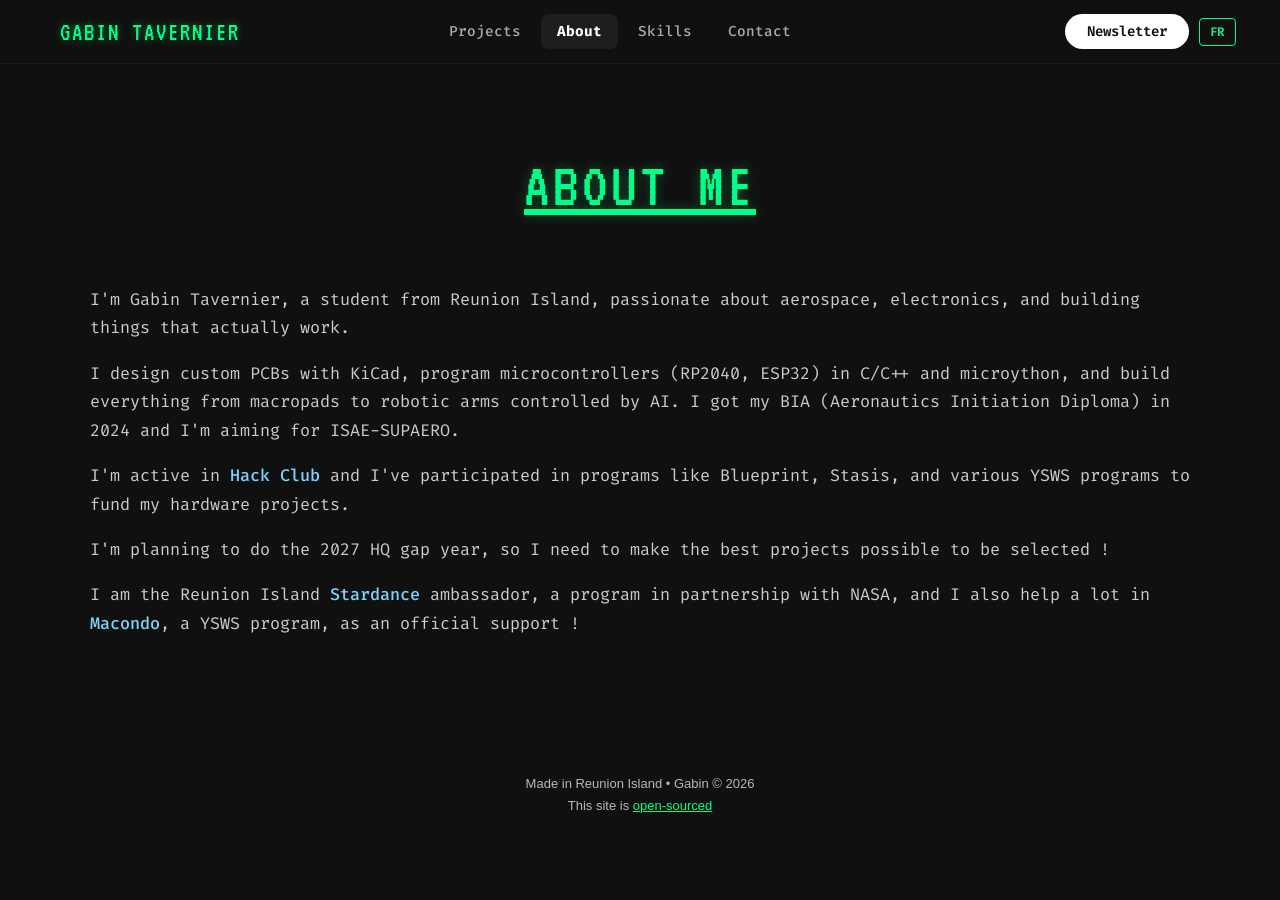
==== commit e40b4193: "Update about.html" ====
--- a/about.html
+++ b/about.html
@@ -9,7 +9,7 @@
     <body>
 
         <div id="header">
-            <!-- navigation for desktop -->
+            
             <span id="nav-logo">GABIN TAVERNIER</span>
             <nav id="nav-desktop">
                 <a href="index.html" class="nav-link" data-i18n="nav-projects">Projects</a>
@@ -21,7 +21,7 @@
                 <a href="newsletter.html"><button id="contact-btn" data-i18n="nav-newsletter">Newsletter</button></a>
                 <button class="lang-btn">FR</button>
             </div>
-            <!-- navigation for mobile -->
+           
             <button id="hamburger" aria-label="Menu">
                 <span></span>
                 <span></span>
@@ -60,7 +60,7 @@
   color: rgba(255, 255, 255, 0.7);
 ">
   <p style="margin: 0;">
-    Made with love in Reunion Island • Gabin © 2026
+    Made in Reunion Island • Gabin © 2026
   </p>
     <p style="margin-top: 7px;">
     This site is <a href="https://github.com/gabouin/website">open-sourced</a>
